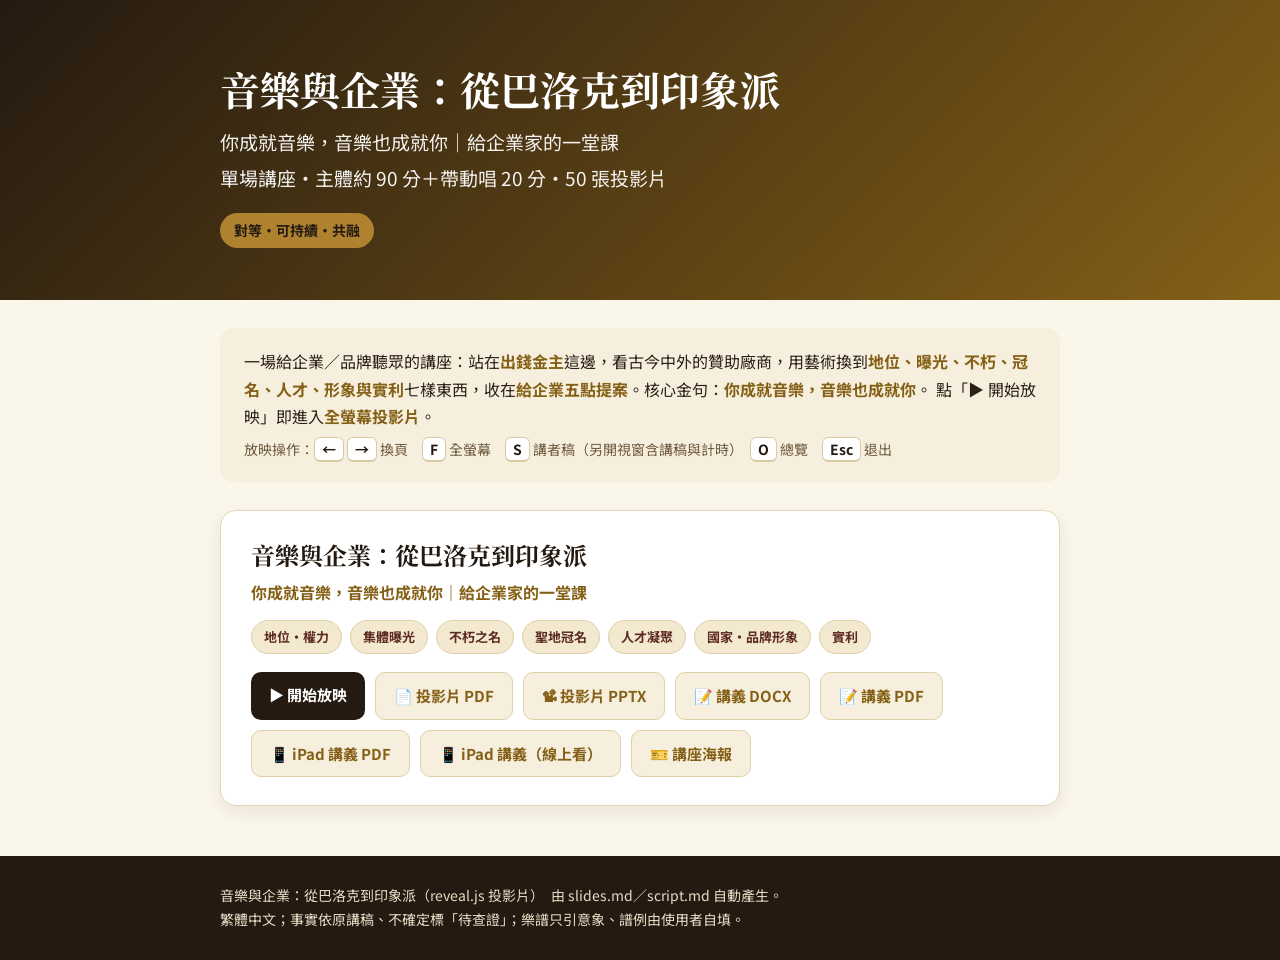
==== docs/index.html @ 944dc468 "新增 iPad 講義（主講義的 iPad 螢幕排版）：線上看 docs/handout.html ＋ PDF 下載按鈕；首頁改為『贊助廠商』主軸文案 Co-Authored-By: Claude Op" ====
<!DOCTYPE html>
<html lang="zh-Hant"><head>
<meta charset="utf-8"><meta name="viewport" content="width=device-width,initial-scale=1">
<title>音樂與企業：從巴洛克到印象派</title>
<link rel="preconnect" href="https://fonts.googleapis.com"><link href="https://fonts.googleapis.com/css2?family=Noto+Sans+TC:wght@400;500;700;800&family=Noto+Serif+TC:wght@600;700&display=swap" rel="stylesheet"><link rel="stylesheet" href="index.css">
</head><body>
<div class="hero"><div class="wrap"><h1>音樂與企業：從巴洛克到印象派</h1>
<p class="sub">你成就音樂，音樂也成就你｜給企業家的一堂課</p>
<p class="sub">單場講座・主體約 90 分＋帶動唱 20 分・50 張投影片</p>
<span class="tag">對等・可持續・共融</span></div></div>
<div class="wrap">
<div class="intro">一場給企業／品牌聽眾的講座：站在<b>出錢金主</b>這邊，看古今中外的贊助廠商，用藝術換到<b>地位、曝光、不朽、冠名、人才、形象與實利</b>七樣東西，收在<b>給企業五點提案</b>。核心金句：<b>你成就音樂，音樂也成就你</b>。
點「▶ 開始放映」即進入<b>全螢幕投影片</b>。
<div class="keys">放映操作：<kbd>←</kbd> <kbd>→</kbd> 換頁　<kbd>F</kbd> 全螢幕　<kbd>S</kbd> 講者稿（另開視窗含講稿與計時）　<kbd>O</kbd> 總覽　<kbd>Esc</kbd> 退出</div></div>
<div class="card">
<h3>音樂與企業：從巴洛克到印象派</h3>
<p class="sub2">你成就音樂，音樂也成就你｜給企業家的一堂課</p>
<div class="stations"><span>地位·權力</span><span>集體曝光</span><span>不朽之名</span><span>聖地冠名</span><span>人才凝聚</span><span>國家·品牌形象</span><span>實利</span></div>
<div class="acts"><a class="play" href="lecture.html">▶ 開始放映</a><a class="pdf" href="downloads/%E9%9F%B3%E6%A8%82%E8%88%87%E4%BC%81%E6%A5%AD-%E6%8A%95%E5%BD%B1%E7%89%87.pdf" target="_blank">📄 投影片 PDF</a><a class="pdf" href="downloads/%E9%9F%B3%E6%A8%82%E8%88%87%E4%BC%81%E6%A5%AD-%E6%8A%95%E5%BD%B1%E7%89%87.pptx" target="_blank">📽 投影片 PPTX</a><a class="pdf" href="downloads/%E9%9F%B3%E6%A8%82%E8%88%87%E4%BC%81%E6%A5%AD-%E8%AC%9B%E7%BE%A9.docx" target="_blank">📝 講義 DOCX</a><a class="pdf" href="downloads/%E9%9F%B3%E6%A8%82%E8%88%87%E4%BC%81%E6%A5%AD-%E8%AC%9B%E7%BE%A9.pdf" target="_blank">📝 講義 PDF</a><a class="pdf" href="downloads/%E9%9F%B3%E6%A8%82%E8%88%87%E4%BC%81%E6%A5%AD-iPad%E8%AC%9B%E7%BE%A9.pdf" target="_blank">📱 iPad 講義 PDF</a><a class="pdf" href="handout.html" target="_blank">📱 iPad 講義（線上看）</a><a class="pdf" href="poster.html" target="_blank">🎫 講座海報</a></div>
</div>
</div>
<footer><div class="wrap">音樂與企業：從巴洛克到印象派（reveal.js 投影片）　由 slides.md／script.md 自動產生。<br>
繁體中文；事實依原講稿、不確定標「待查證」；樂譜只引意象、譜例由使用者自填。</div></footer>
</body></html>
---- docs/index.css ----
:root{--deep:#241A11;--teal:#AF8230;--teald:#856017;--tint:#F6EFDD;--ink:#2B2016;--grey:#6E5A40;
--amber:#7C3B2D;--amberd:#5E2C22;--sand:#F3E8D0;--snow:#FBF6EA;--card:#fff;}
*{box-sizing:border-box}html{scroll-behavior:smooth}
body{margin:0;font-family:"Noto Sans TC","PingFang TC","Microsoft JhengHei",sans-serif;color:var(--ink);background:var(--snow);line-height:1.7}
h1,h2,h3{font-family:"Noto Serif TC",serif}
a{color:var(--teald);text-decoration:none}
.wrap{max-width:880px;margin:0 auto;padding:0 20px}
.hero{background:linear-gradient(135deg,var(--deep),var(--teald));color:#fff;padding:64px 0 52px}
.hero h1{margin:0 0 12px;font-size:40px;line-height:1.25}
.hero .sub{font-size:19px;opacity:.94;margin:4px 0}
.hero .tag{display:inline-block;margin-top:14px;background:var(--teal);color:#241A11;font-weight:700;padding:6px 14px;border-radius:999px;font-size:14px}
.intro{background:var(--tint);border-radius:14px;padding:20px 24px;margin:28px 0}
.intro b{color:var(--teald)}
.keys{font-size:14px;color:var(--grey);margin-top:8px}
.keys kbd{background:#fff;border:1px solid #d8c9a4;border-bottom-width:2px;border-radius:6px;padding:1px 7px;font-family:inherit;color:var(--deep);font-weight:700}
.card{background:var(--card);border:1px solid #e4d8ba;border-radius:16px;padding:28px 30px;margin:0 0 50px;
box-shadow:0 6px 18px rgba(36,26,17,.08)}
.card h3{margin:0 0 8px;font-size:24px;color:var(--deep);line-height:1.35}
.card .sub2{color:var(--teald);font-weight:700;margin:0 0 14px}
.card .stations{display:flex;gap:8px;flex-wrap:wrap;margin:0 0 18px}
.card .stations span{background:var(--sand);color:var(--amberd);font-weight:700;font-size:13px;padding:5px 12px;border-radius:999px;border:1px solid #e0d0a8}
.card .acts{display:flex;gap:10px;flex-wrap:wrap}
.card .acts a{font-size:15px;font-weight:700;padding:10px 18px;border-radius:10px}
.card .play{background:var(--deep);color:#fff}
.card .play:hover{background:var(--teal);color:#241A11}
.card .pdf{background:var(--tint);color:var(--teald);border:1px solid #e0d0a8}
footer{background:var(--deep);color:#e6dcc4;padding:28px 0;margin-top:30px;font-size:14px}
@media(max-width:600px){.hero h1{font-size:29px}}
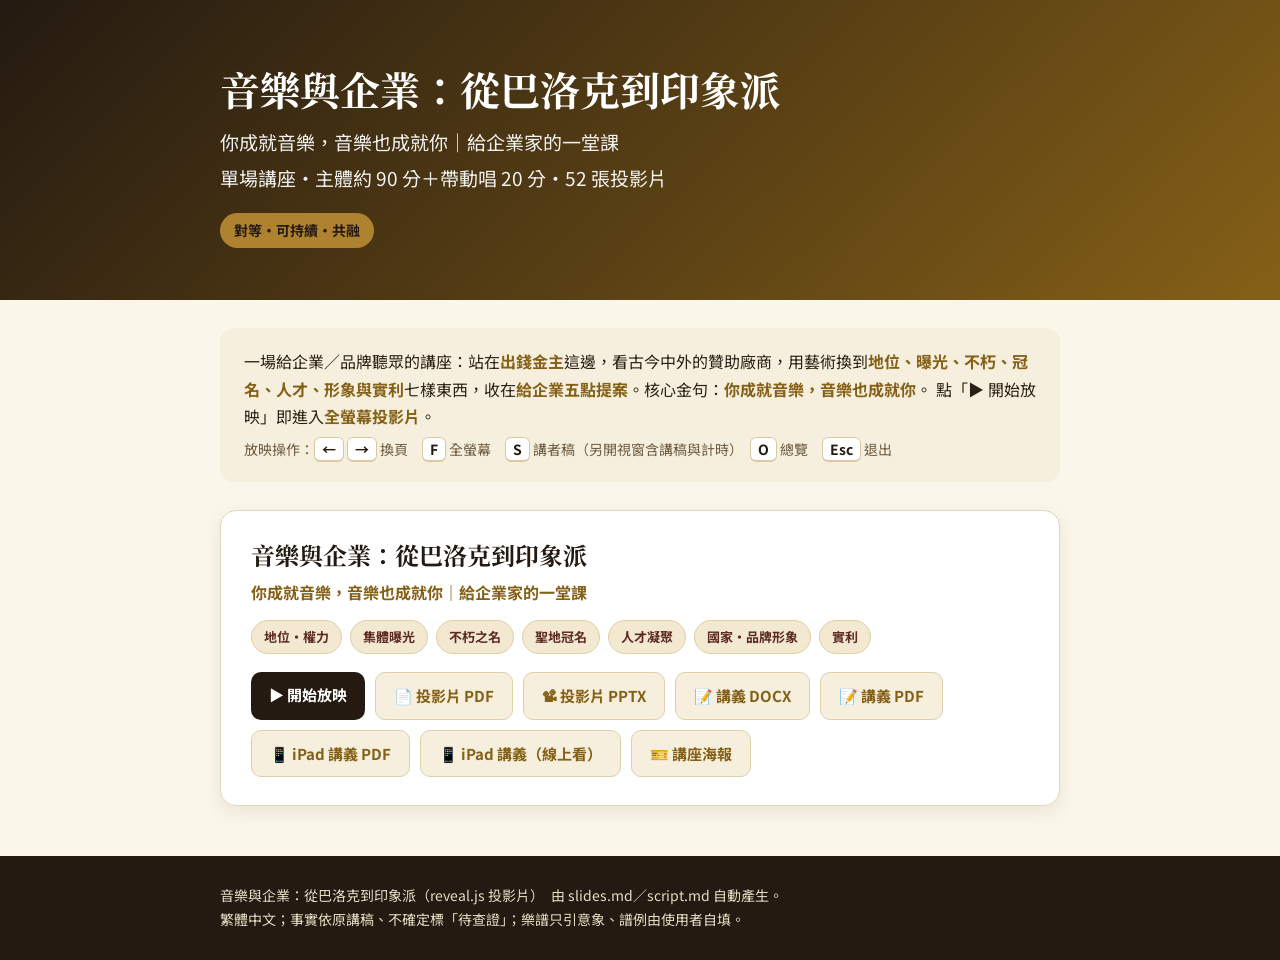
==== commit 4b4903c0: "依顧問回饋修訂（50→52 張）：梅迪奇加「聯姻＋歌劇」、賓士×蕭邦改英航〈花之二重唱〉、點出 Chanel×德布西《月光》 - 梅迪奇段：新增③聯姻（凱瑟琳／瑪麗兩位法國王后）與④1600 婚禮催生" ====
--- a/docs/index.html
+++ b/docs/index.html
@@ -6,7 +6,7 @@
 </head><body>
 <div class="hero"><div class="wrap"><h1>音樂與企業：從巴洛克到印象派</h1>
 <p class="sub">你成就音樂，音樂也成就你｜給企業家的一堂課</p>
-<p class="sub">單場講座・主體約 90 分＋帶動唱 20 分・50 張投影片</p>
+<p class="sub">單場講座・主體約 90 分＋帶動唱 20 分・52 張投影片</p>
 <span class="tag">對等・可持續・共融</span></div></div>
 <div class="wrap">
 <div class="intro">一場給企業／品牌聽眾的講座：站在<b>出錢金主</b>這邊，看古今中外的贊助廠商，用藝術換到<b>地位、曝光、不朽、冠名、人才、形象與實利</b>七樣東西，收在<b>給企業五點提案</b>。核心金句：<b>你成就音樂，音樂也成就你</b>。
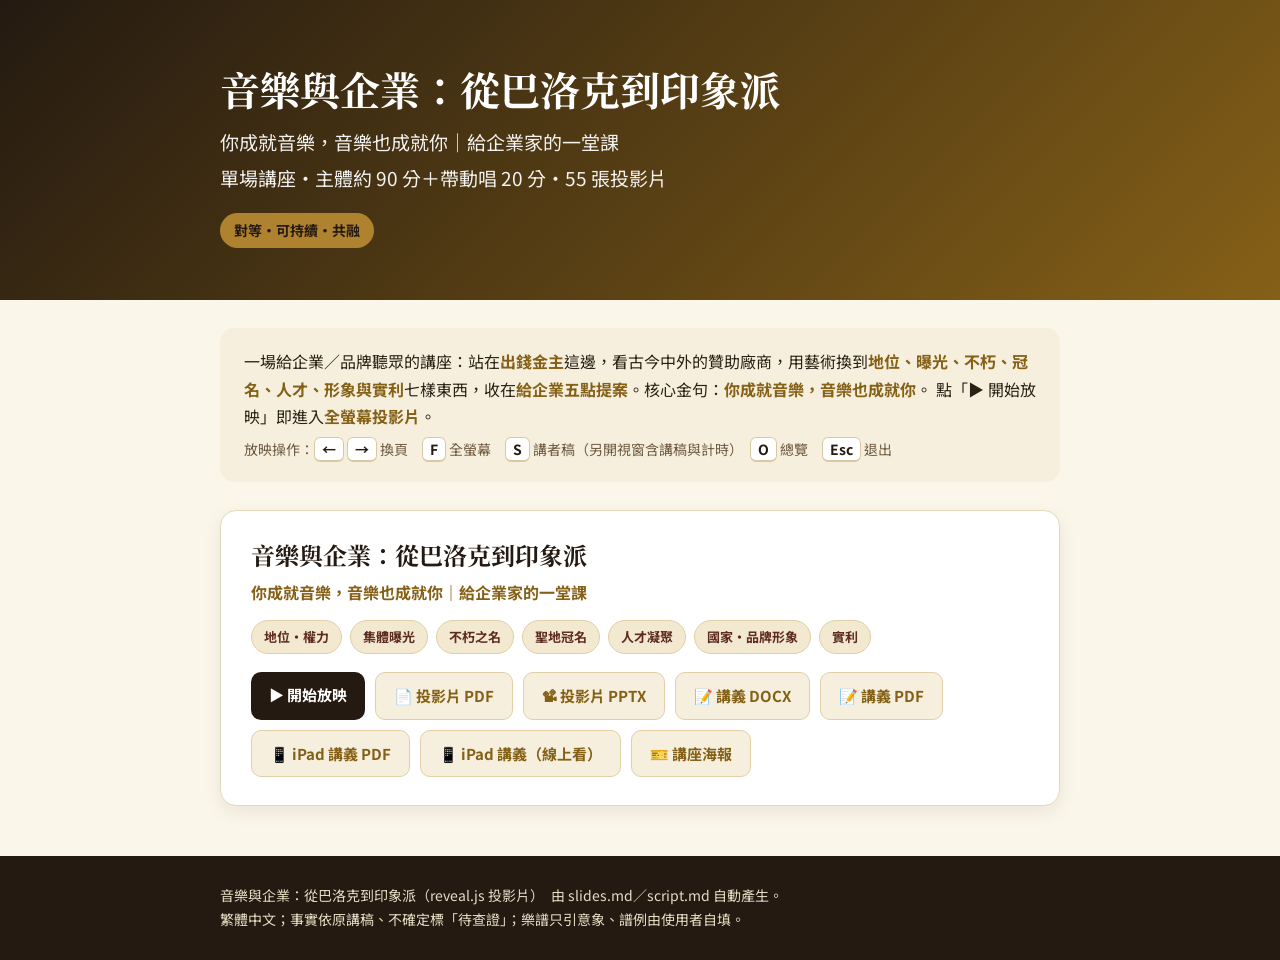
==== commit 8c12eeb8: "貝多芬／佛瑞／郭德堡故事同法擴張（52→55 張）：各加一張「真肖像＋講滿故事」頁 - 貝多芬：新增「三位金主的細帳」——1809 年金合約 4,000 弗洛林三家分攤（金斯基1800/魯道夫1500" ====
--- a/docs/index.html
+++ b/docs/index.html
@@ -6,7 +6,7 @@
 </head><body>
 <div class="hero"><div class="wrap"><h1>音樂與企業：從巴洛克到印象派</h1>
 <p class="sub">你成就音樂，音樂也成就你｜給企業家的一堂課</p>
-<p class="sub">單場講座・主體約 90 分＋帶動唱 20 分・52 張投影片</p>
+<p class="sub">單場講座・主體約 90 分＋帶動唱 20 分・55 張投影片</p>
 <span class="tag">對等・可持續・共融</span></div></div>
 <div class="wrap">
 <div class="intro">一場給企業／品牌聽眾的講座：站在<b>出錢金主</b>這邊，看古今中外的贊助廠商，用藝術換到<b>地位、曝光、不朽、冠名、人才、形象與實利</b>七樣東西，收在<b>給企業五點提案</b>。核心金句：<b>你成就音樂，音樂也成就你</b>。
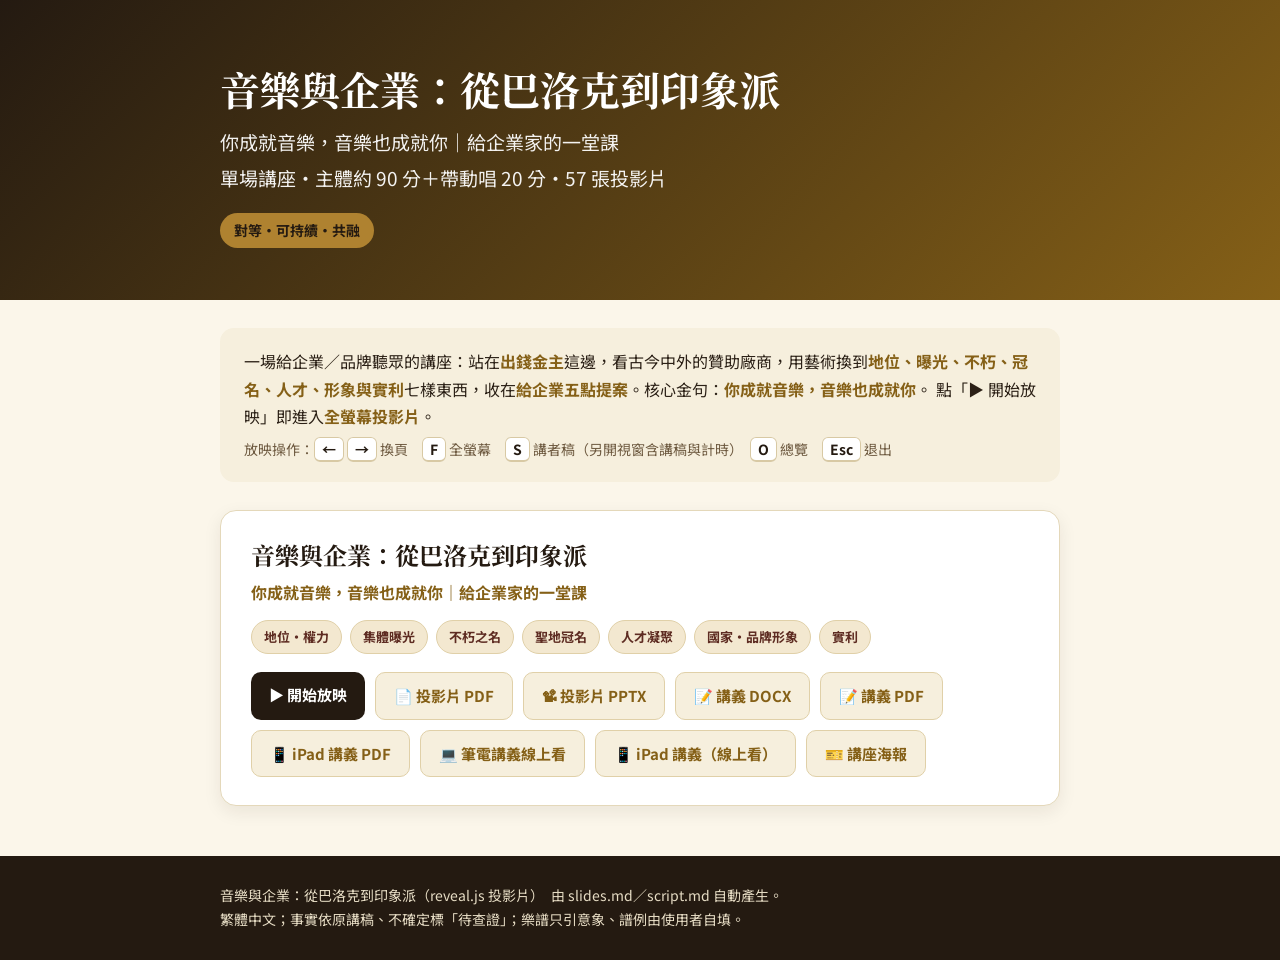
==== commit b5796535: "不朽之名站補到貝多芬×3/郭德堡×3/佛瑞×3（55→57 張）＋新增大字側欄目錄「筆電講義線上看」 - 郭德堡×3：新增「金主真正的價值＝替你打通關節」（凱瑟林克替巴赫關說拿到宮廷作曲家頭銜），並把" ====
--- a/docs/index.html
+++ b/docs/index.html
@@ -6,7 +6,7 @@
 </head><body>
 <div class="hero"><div class="wrap"><h1>音樂與企業：從巴洛克到印象派</h1>
 <p class="sub">你成就音樂，音樂也成就你｜給企業家的一堂課</p>
-<p class="sub">單場講座・主體約 90 分＋帶動唱 20 分・55 張投影片</p>
+<p class="sub">單場講座・主體約 90 分＋帶動唱 20 分・57 張投影片</p>
 <span class="tag">對等・可持續・共融</span></div></div>
 <div class="wrap">
 <div class="intro">一場給企業／品牌聽眾的講座：站在<b>出錢金主</b>這邊，看古今中外的贊助廠商，用藝術換到<b>地位、曝光、不朽、冠名、人才、形象與實利</b>七樣東西，收在<b>給企業五點提案</b>。核心金句：<b>你成就音樂，音樂也成就你</b>。
@@ -16,7 +16,7 @@
 <h3>音樂與企業：從巴洛克到印象派</h3>
 <p class="sub2">你成就音樂，音樂也成就你｜給企業家的一堂課</p>
 <div class="stations"><span>地位·權力</span><span>集體曝光</span><span>不朽之名</span><span>聖地冠名</span><span>人才凝聚</span><span>國家·品牌形象</span><span>實利</span></div>
-<div class="acts"><a class="play" href="lecture.html">▶ 開始放映</a><a class="pdf" href="downloads/%E9%9F%B3%E6%A8%82%E8%88%87%E4%BC%81%E6%A5%AD-%E6%8A%95%E5%BD%B1%E7%89%87.pdf" target="_blank">📄 投影片 PDF</a><a class="pdf" href="downloads/%E9%9F%B3%E6%A8%82%E8%88%87%E4%BC%81%E6%A5%AD-%E6%8A%95%E5%BD%B1%E7%89%87.pptx" target="_blank">📽 投影片 PPTX</a><a class="pdf" href="downloads/%E9%9F%B3%E6%A8%82%E8%88%87%E4%BC%81%E6%A5%AD-%E8%AC%9B%E7%BE%A9.docx" target="_blank">📝 講義 DOCX</a><a class="pdf" href="downloads/%E9%9F%B3%E6%A8%82%E8%88%87%E4%BC%81%E6%A5%AD-%E8%AC%9B%E7%BE%A9.pdf" target="_blank">📝 講義 PDF</a><a class="pdf" href="downloads/%E9%9F%B3%E6%A8%82%E8%88%87%E4%BC%81%E6%A5%AD-iPad%E8%AC%9B%E7%BE%A9.pdf" target="_blank">📱 iPad 講義 PDF</a><a class="pdf" href="handout.html" target="_blank">📱 iPad 講義（線上看）</a><a class="pdf" href="poster.html" target="_blank">🎫 講座海報</a></div>
+<div class="acts"><a class="play" href="lecture.html">▶ 開始放映</a><a class="pdf" href="downloads/%E9%9F%B3%E6%A8%82%E8%88%87%E4%BC%81%E6%A5%AD-%E6%8A%95%E5%BD%B1%E7%89%87.pdf" target="_blank">📄 投影片 PDF</a><a class="pdf" href="downloads/%E9%9F%B3%E6%A8%82%E8%88%87%E4%BC%81%E6%A5%AD-%E6%8A%95%E5%BD%B1%E7%89%87.pptx" target="_blank">📽 投影片 PPTX</a><a class="pdf" href="downloads/%E9%9F%B3%E6%A8%82%E8%88%87%E4%BC%81%E6%A5%AD-%E8%AC%9B%E7%BE%A9.docx" target="_blank">📝 講義 DOCX</a><a class="pdf" href="downloads/%E9%9F%B3%E6%A8%82%E8%88%87%E4%BC%81%E6%A5%AD-%E8%AC%9B%E7%BE%A9.pdf" target="_blank">📝 講義 PDF</a><a class="pdf" href="downloads/%E9%9F%B3%E6%A8%82%E8%88%87%E4%BC%81%E6%A5%AD-iPad%E8%AC%9B%E7%BE%A9.pdf" target="_blank">📱 iPad 講義 PDF</a><a class="pdf" href="handout-laptop.html" target="_blank">💻 筆電講義線上看</a><a class="pdf" href="handout.html" target="_blank">📱 iPad 講義（線上看）</a><a class="pdf" href="poster.html" target="_blank">🎫 講座海報</a></div>
 </div>
 </div>
 <footer><div class="wrap">音樂與企業：從巴洛克到印象派（reveal.js 投影片）　由 slides.md／script.md 自動產生。<br>
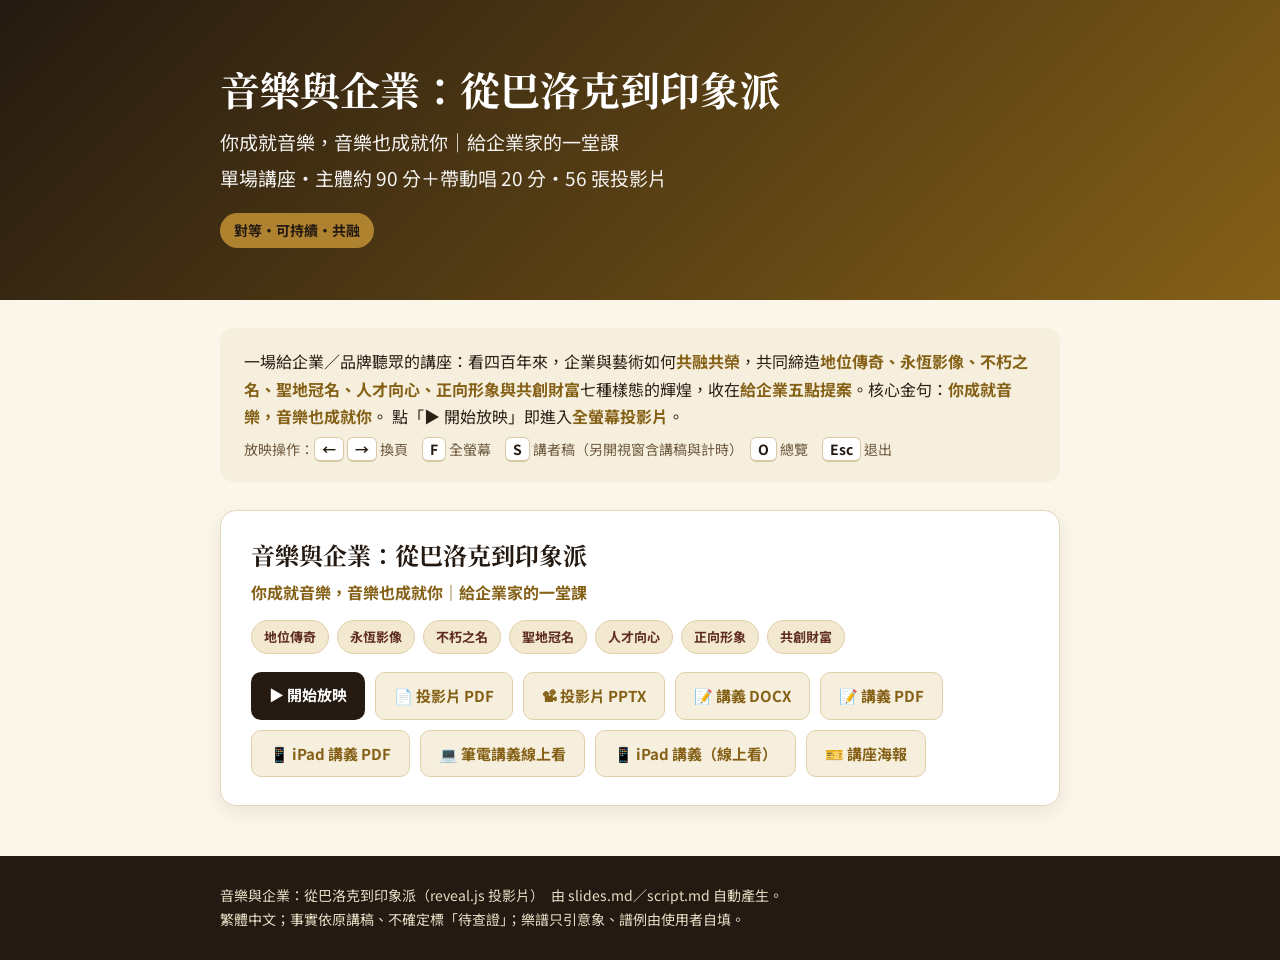
==== commit da30c234: "共融共榮大改版：56 張七種樣態、主副標渲染、全篇基調重構（顧問 7/7 意見） - 刪原核心命題頁，重編號 57→56；七站更名為七種樣態 - 案例頁標題改「樣態大標～精煉副標」制，reveal 渲" ====
--- a/docs/index.html
+++ b/docs/index.html
@@ -6,16 +6,16 @@
 </head><body>
 <div class="hero"><div class="wrap"><h1>音樂與企業：從巴洛克到印象派</h1>
 <p class="sub">你成就音樂，音樂也成就你｜給企業家的一堂課</p>
-<p class="sub">單場講座・主體約 90 分＋帶動唱 20 分・57 張投影片</p>
+<p class="sub">單場講座・主體約 90 分＋帶動唱 20 分・56 張投影片</p>
 <span class="tag">對等・可持續・共融</span></div></div>
 <div class="wrap">
-<div class="intro">一場給企業／品牌聽眾的講座：站在<b>出錢金主</b>這邊，看古今中外的贊助廠商，用藝術換到<b>地位、曝光、不朽、冠名、人才、形象與實利</b>七樣東西，收在<b>給企業五點提案</b>。核心金句：<b>你成就音樂，音樂也成就你</b>。
+<div class="intro">一場給企業／品牌聽眾的講座：看四百年來，企業與藝術如何<b>共融共榮</b>，共同締造<b>地位傳奇、永恆影像、不朽之名、聖地冠名、人才向心、正向形象與共創財富</b>七種樣態的輝煌，收在<b>給企業五點提案</b>。核心金句：<b>你成就音樂，音樂也成就你</b>。
 點「▶ 開始放映」即進入<b>全螢幕投影片</b>。
 <div class="keys">放映操作：<kbd>←</kbd> <kbd>→</kbd> 換頁　<kbd>F</kbd> 全螢幕　<kbd>S</kbd> 講者稿（另開視窗含講稿與計時）　<kbd>O</kbd> 總覽　<kbd>Esc</kbd> 退出</div></div>
 <div class="card">
 <h3>音樂與企業：從巴洛克到印象派</h3>
 <p class="sub2">你成就音樂，音樂也成就你｜給企業家的一堂課</p>
-<div class="stations"><span>地位·權力</span><span>集體曝光</span><span>不朽之名</span><span>聖地冠名</span><span>人才凝聚</span><span>國家·品牌形象</span><span>實利</span></div>
+<div class="stations"><span>地位傳奇</span><span>永恆影像</span><span>不朽之名</span><span>聖地冠名</span><span>人才向心</span><span>正向形象</span><span>共創財富</span></div>
 <div class="acts"><a class="play" href="lecture.html">▶ 開始放映</a><a class="pdf" href="downloads/%E9%9F%B3%E6%A8%82%E8%88%87%E4%BC%81%E6%A5%AD-%E6%8A%95%E5%BD%B1%E7%89%87.pdf" target="_blank">📄 投影片 PDF</a><a class="pdf" href="downloads/%E9%9F%B3%E6%A8%82%E8%88%87%E4%BC%81%E6%A5%AD-%E6%8A%95%E5%BD%B1%E7%89%87.pptx" target="_blank">📽 投影片 PPTX</a><a class="pdf" href="downloads/%E9%9F%B3%E6%A8%82%E8%88%87%E4%BC%81%E6%A5%AD-%E8%AC%9B%E7%BE%A9.docx" target="_blank">📝 講義 DOCX</a><a class="pdf" href="downloads/%E9%9F%B3%E6%A8%82%E8%88%87%E4%BC%81%E6%A5%AD-%E8%AC%9B%E7%BE%A9.pdf" target="_blank">📝 講義 PDF</a><a class="pdf" href="downloads/%E9%9F%B3%E6%A8%82%E8%88%87%E4%BC%81%E6%A5%AD-iPad%E8%AC%9B%E7%BE%A9.pdf" target="_blank">📱 iPad 講義 PDF</a><a class="pdf" href="handout-laptop.html" target="_blank">💻 筆電講義線上看</a><a class="pdf" href="handout.html" target="_blank">📱 iPad 講義（線上看）</a><a class="pdf" href="poster.html" target="_blank">🎫 講座海報</a></div>
 </div>
 </div>
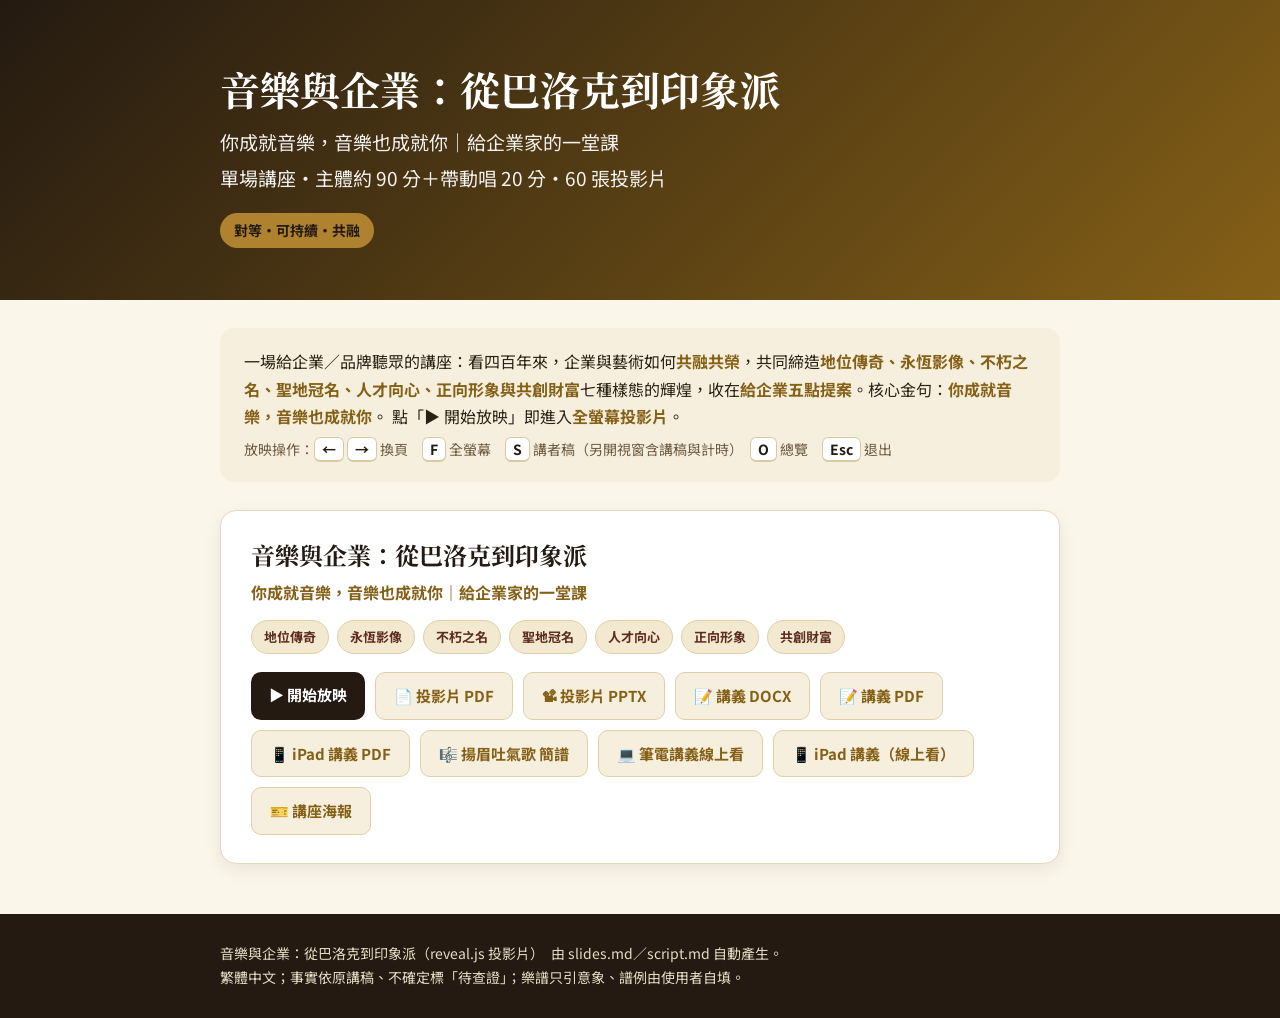
==== commit 7380d1eb: "威爾第頁加梅雷利知遇；新增揚眉吐氣歌簡譜投影片 55–58（全片 60 張）；網站可下載簡譜 PDF Co-Authored-By: Claude Fable 5 <noreply@anthropic" ====
--- a/docs/index.html
+++ b/docs/index.html
@@ -6,7 +6,7 @@
 </head><body>
 <div class="hero"><div class="wrap"><h1>音樂與企業：從巴洛克到印象派</h1>
 <p class="sub">你成就音樂，音樂也成就你｜給企業家的一堂課</p>
-<p class="sub">單場講座・主體約 90 分＋帶動唱 20 分・56 張投影片</p>
+<p class="sub">單場講座・主體約 90 分＋帶動唱 20 分・60 張投影片</p>
 <span class="tag">對等・可持續・共融</span></div></div>
 <div class="wrap">
 <div class="intro">一場給企業／品牌聽眾的講座：看四百年來，企業與藝術如何<b>共融共榮</b>，共同締造<b>地位傳奇、永恆影像、不朽之名、聖地冠名、人才向心、正向形象與共創財富</b>七種樣態的輝煌，收在<b>給企業五點提案</b>。核心金句：<b>你成就音樂，音樂也成就你</b>。
@@ -16,7 +16,7 @@
 <h3>音樂與企業：從巴洛克到印象派</h3>
 <p class="sub2">你成就音樂，音樂也成就你｜給企業家的一堂課</p>
 <div class="stations"><span>地位傳奇</span><span>永恆影像</span><span>不朽之名</span><span>聖地冠名</span><span>人才向心</span><span>正向形象</span><span>共創財富</span></div>
-<div class="acts"><a class="play" href="lecture.html">▶ 開始放映</a><a class="pdf" href="downloads/%E9%9F%B3%E6%A8%82%E8%88%87%E4%BC%81%E6%A5%AD-%E6%8A%95%E5%BD%B1%E7%89%87.pdf" target="_blank">📄 投影片 PDF</a><a class="pdf" href="downloads/%E9%9F%B3%E6%A8%82%E8%88%87%E4%BC%81%E6%A5%AD-%E6%8A%95%E5%BD%B1%E7%89%87.pptx" target="_blank">📽 投影片 PPTX</a><a class="pdf" href="downloads/%E9%9F%B3%E6%A8%82%E8%88%87%E4%BC%81%E6%A5%AD-%E8%AC%9B%E7%BE%A9.docx" target="_blank">📝 講義 DOCX</a><a class="pdf" href="downloads/%E9%9F%B3%E6%A8%82%E8%88%87%E4%BC%81%E6%A5%AD-%E8%AC%9B%E7%BE%A9.pdf" target="_blank">📝 講義 PDF</a><a class="pdf" href="downloads/%E9%9F%B3%E6%A8%82%E8%88%87%E4%BC%81%E6%A5%AD-iPad%E8%AC%9B%E7%BE%A9.pdf" target="_blank">📱 iPad 講義 PDF</a><a class="pdf" href="handout-laptop.html" target="_blank">💻 筆電講義線上看</a><a class="pdf" href="handout.html" target="_blank">📱 iPad 講義（線上看）</a><a class="pdf" href="poster.html" target="_blank">🎫 講座海報</a></div>
+<div class="acts"><a class="play" href="lecture.html">▶ 開始放映</a><a class="pdf" href="downloads/%E9%9F%B3%E6%A8%82%E8%88%87%E4%BC%81%E6%A5%AD-%E6%8A%95%E5%BD%B1%E7%89%87.pdf" target="_blank">📄 投影片 PDF</a><a class="pdf" href="downloads/%E9%9F%B3%E6%A8%82%E8%88%87%E4%BC%81%E6%A5%AD-%E6%8A%95%E5%BD%B1%E7%89%87.pptx" target="_blank">📽 投影片 PPTX</a><a class="pdf" href="downloads/%E9%9F%B3%E6%A8%82%E8%88%87%E4%BC%81%E6%A5%AD-%E8%AC%9B%E7%BE%A9.docx" target="_blank">📝 講義 DOCX</a><a class="pdf" href="downloads/%E9%9F%B3%E6%A8%82%E8%88%87%E4%BC%81%E6%A5%AD-%E8%AC%9B%E7%BE%A9.pdf" target="_blank">📝 講義 PDF</a><a class="pdf" href="downloads/%E9%9F%B3%E6%A8%82%E8%88%87%E4%BC%81%E6%A5%AD-iPad%E8%AC%9B%E7%BE%A9.pdf" target="_blank">📱 iPad 講義 PDF</a><a class="pdf" href="downloads/%E6%8F%9A%E7%9C%89%E5%90%90%E6%B0%A3%E6%AD%8C-%E7%B0%A1%E8%AD%9C.pdf" target="_blank">🎼 揚眉吐氣歌 簡譜</a><a class="pdf" href="handout-laptop.html" target="_blank">💻 筆電講義線上看</a><a class="pdf" href="handout.html" target="_blank">📱 iPad 講義（線上看）</a><a class="pdf" href="poster.html" target="_blank">🎫 講座海報</a></div>
 </div>
 </div>
 <footer><div class="wrap">音樂與企業：從巴洛克到印象派（reveal.js 投影片）　由 slides.md／script.md 自動產生。<br>
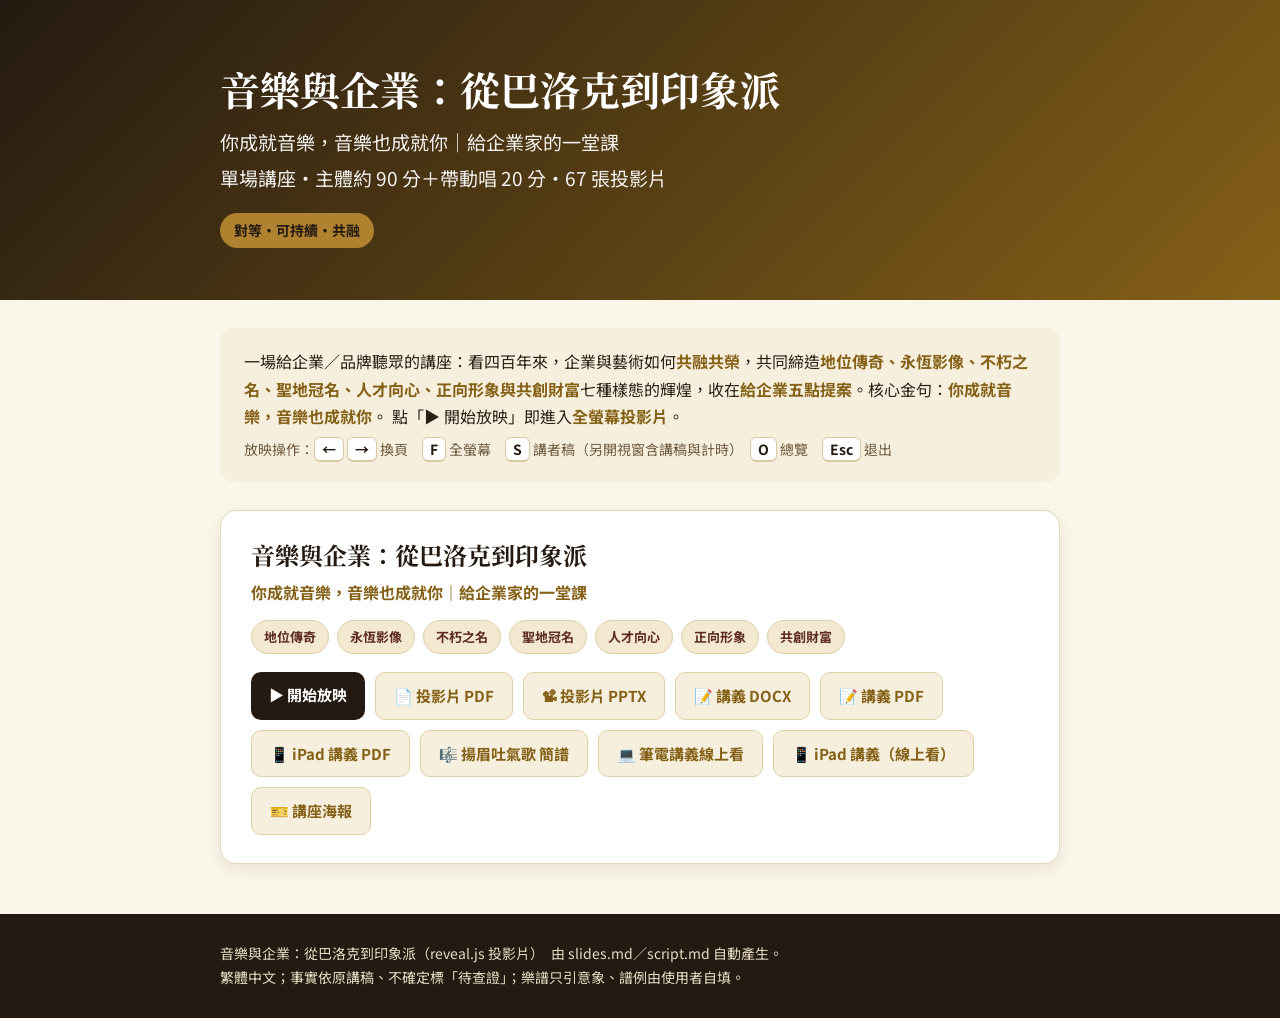
==== commit 17c53b36: "新增鄭明彰《阮的詩歌．阮的愛》頁與六張歌詞大字報（全片 67 張）；復原 OneDrive 同步衝突 Co-Authored-By: Claude Fable 5 <noreply@anthropic" ====
--- a/docs/index.html
+++ b/docs/index.html
@@ -6,7 +6,7 @@
 </head><body>
 <div class="hero"><div class="wrap"><h1>音樂與企業：從巴洛克到印象派</h1>
 <p class="sub">你成就音樂，音樂也成就你｜給企業家的一堂課</p>
-<p class="sub">單場講座・主體約 90 分＋帶動唱 20 分・60 張投影片</p>
+<p class="sub">單場講座・主體約 90 分＋帶動唱 20 分・67 張投影片</p>
 <span class="tag">對等・可持續・共融</span></div></div>
 <div class="wrap">
 <div class="intro">一場給企業／品牌聽眾的講座：看四百年來，企業與藝術如何<b>共融共榮</b>，共同締造<b>地位傳奇、永恆影像、不朽之名、聖地冠名、人才向心、正向形象與共創財富</b>七種樣態的輝煌，收在<b>給企業五點提案</b>。核心金句：<b>你成就音樂，音樂也成就你</b>。
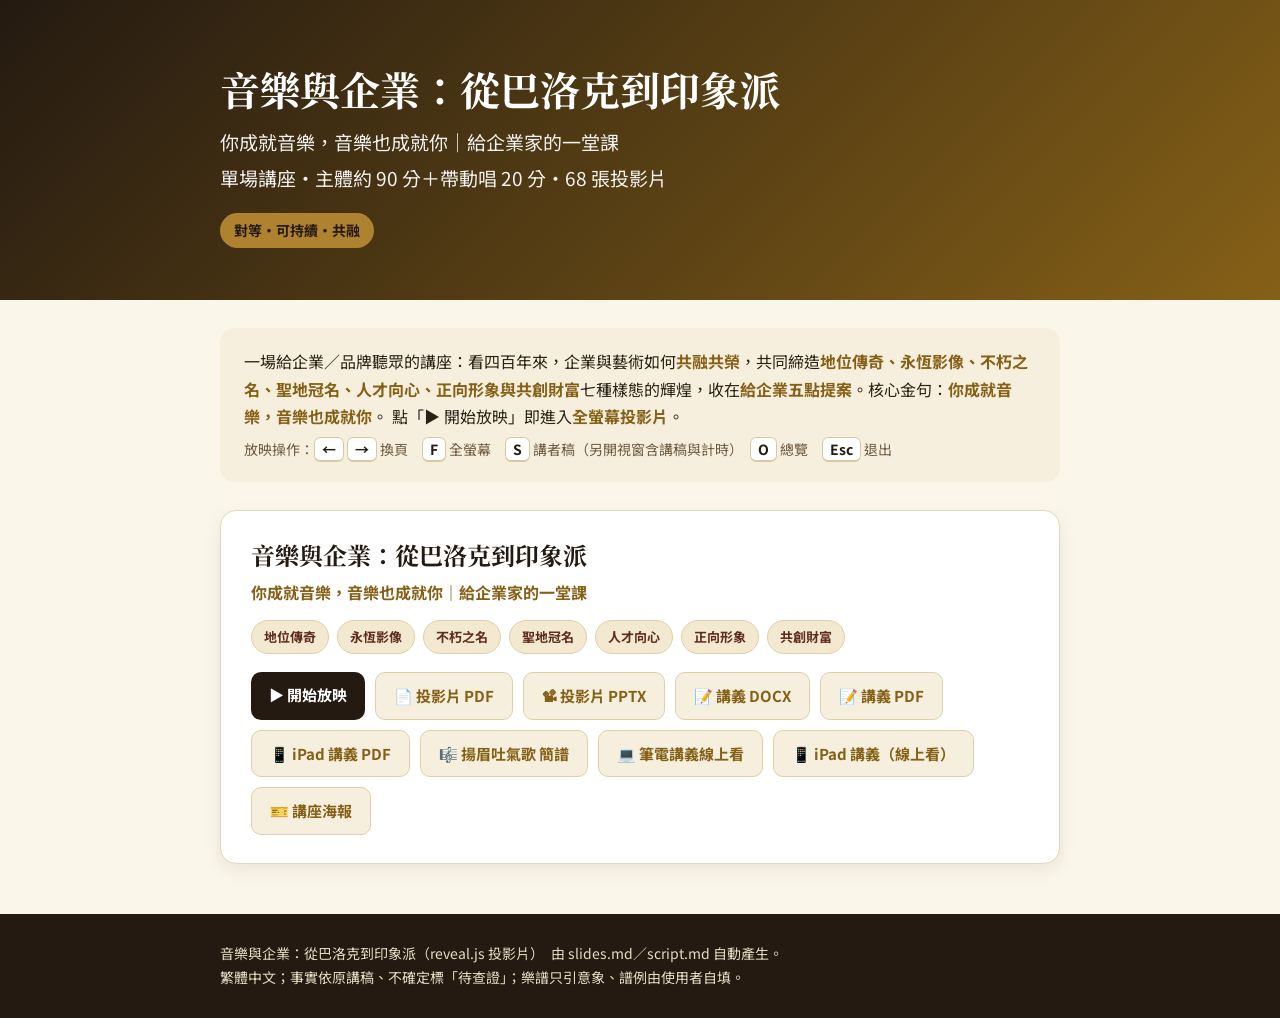
==== commit a7e49fa8: "帶動唱拆為兩頁：55 原唱示範（Pavarotti）、56 卡拉OK伴唱帶（主辦方）；全片 68 張 Co-Authored-By: Claude Fable 5 <noreply@anthropic" ====
--- a/docs/index.html
+++ b/docs/index.html
@@ -6,7 +6,7 @@
 </head><body>
 <div class="hero"><div class="wrap"><h1>音樂與企業：從巴洛克到印象派</h1>
 <p class="sub">你成就音樂，音樂也成就你｜給企業家的一堂課</p>
-<p class="sub">單場講座・主體約 90 分＋帶動唱 20 分・67 張投影片</p>
+<p class="sub">單場講座・主體約 90 分＋帶動唱 20 分・68 張投影片</p>
 <span class="tag">對等・可持續・共融</span></div></div>
 <div class="wrap">
 <div class="intro">一場給企業／品牌聽眾的講座：看四百年來，企業與藝術如何<b>共融共榮</b>，共同締造<b>地位傳奇、永恆影像、不朽之名、聖地冠名、人才向心、正向形象與共創財富</b>七種樣態的輝煌，收在<b>給企業五點提案</b>。核心金句：<b>你成就音樂，音樂也成就你</b>。
